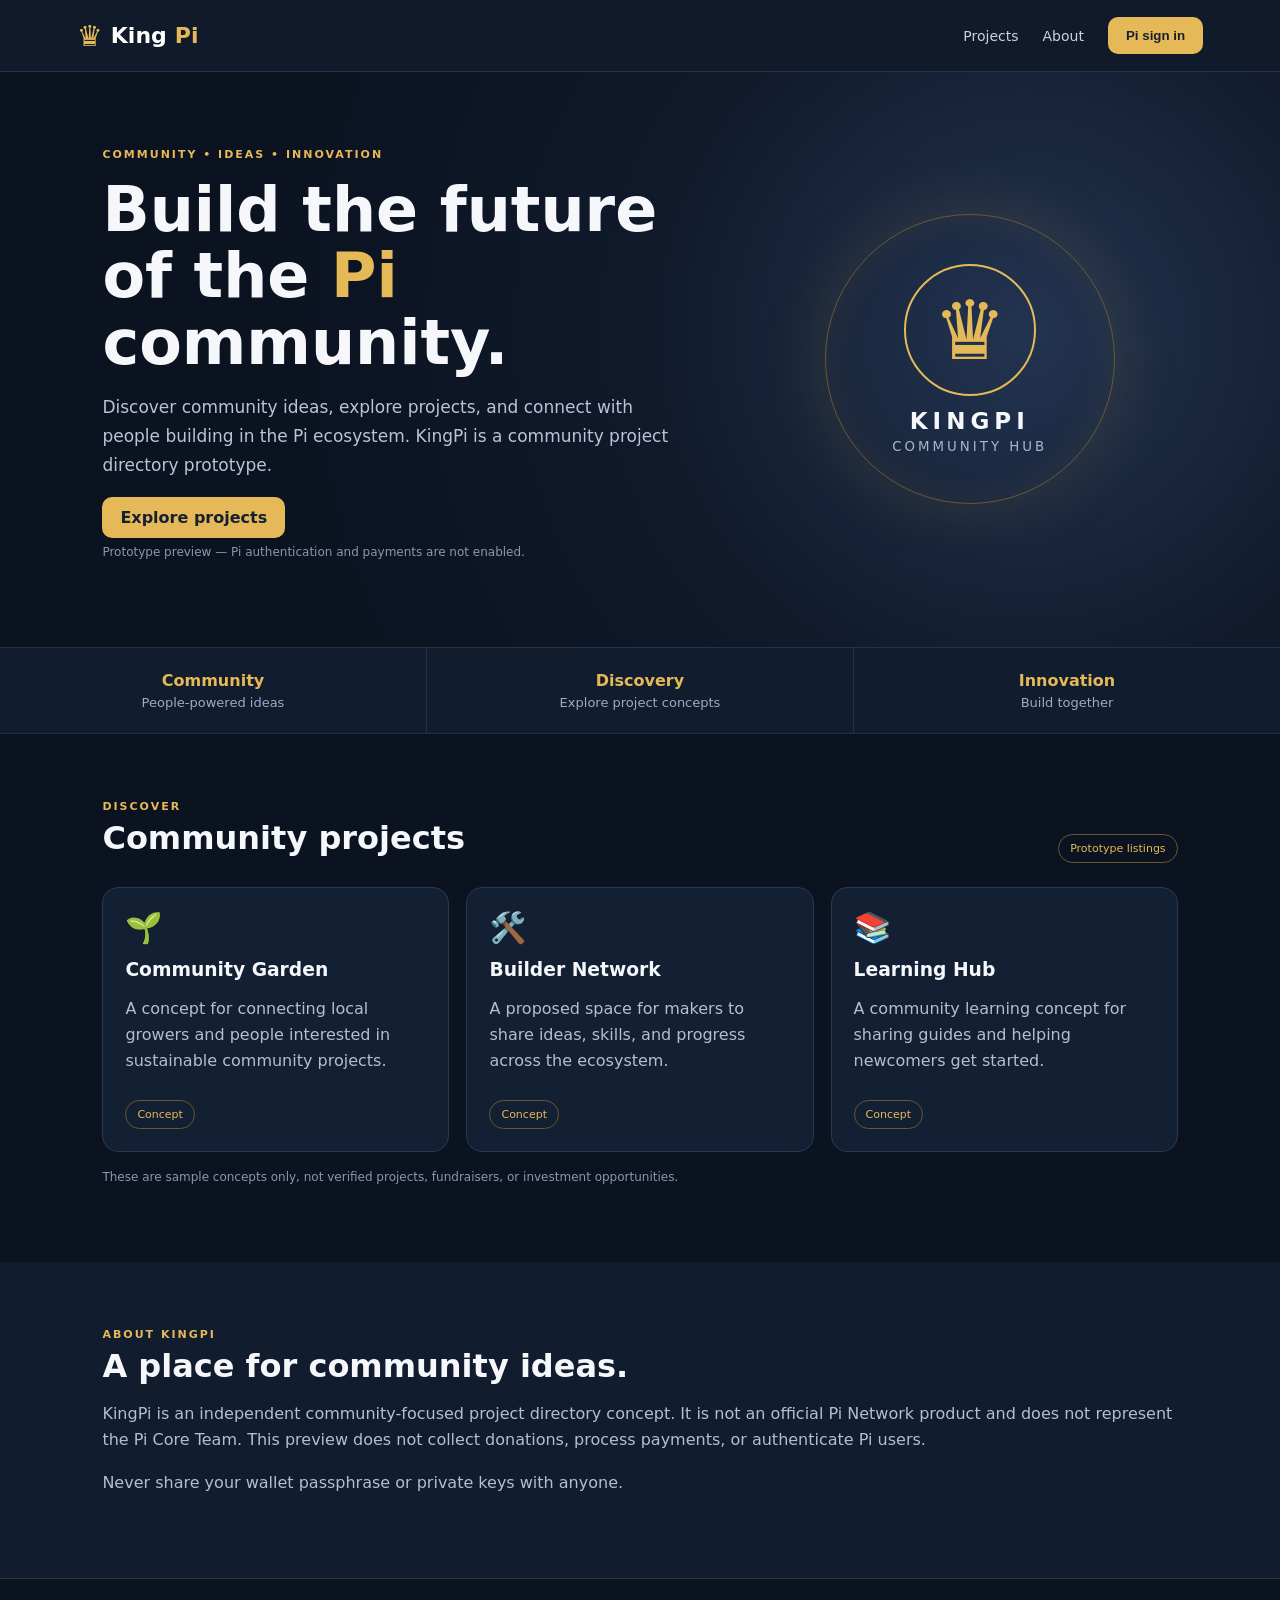
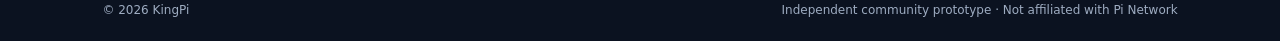
==== index.html @ 5dd14b70 "Add root index.html for Vercel deployment" ====
<!doctype html>
<html lang="en">
<head>
  <meta charset="utf-8">
  <meta name="viewport" content="width=device-width, initial-scale=1">
  <meta name="description" content="KingPi — a community-focused directory for ideas and projects in the Pi ecosystem.">
  <title>KingPi — Pi Community Projects</title>
  <link rel="stylesheet" href="/styles.css">
</head>
<body>
  <header class="topbar">
    <a class="brand" href="/" aria-label="KingPi home"><span class="crown">♛</span> King<span class="gold">Pi</span></a>
    <nav aria-label="Main navigation">
      <a href="#projects">Projects</a>
      <a href="#about">About</a>
      <button class="small-btn" id="loginBtn" type="button">Pi sign in</button>
    </nav>
  </header>

  <main>
    <section class="hero">
      <div>
        <div class="eyebrow">COMMUNITY • IDEAS • INNOVATION</div>
        <h1>Build the future of the <span class="gold">Pi</span> community.</h1>
        <p class="lead">Discover community ideas, explore projects, and connect with people building in the Pi ecosystem. KingPi is a community project directory prototype.</p>
        <a class="primary-btn" href="#projects">Explore projects</a>
        <p class="notice">Prototype preview — Pi authentication and payments are not enabled.</p>
      </div>
      <div class="hero-mark" aria-label="KingPi emblem">
        <div class="ring">♛</div>
        <span>KINGPI</span>
        <small>COMMUNITY HUB</small>
      </div>
    </section>

    <section class="stats" aria-label="KingPi values">
      <div><strong>Community</strong><span>People-powered ideas</span></div>
      <div><strong>Discovery</strong><span>Explore project concepts</span></div>
      <div><strong>Innovation</strong><span>Build together</span></div>
    </section>

    <section class="section" id="projects">
      <div class="section-head">
        <div><div class="eyebrow">DISCOVER</div><h2>Community projects</h2></div>
        <span class="tag">Prototype listings</span>
      </div>
      <div class="cards">
        <article class="project-card">
          <div class="project-icon">🌱</div>
          <h3>Community Garden</h3>
          <p>A concept for connecting local growers and people interested in sustainable community projects.</p>
          <span class="status">Concept</span>
        </article>
        <article class="project-card">
          <div class="project-icon">🛠️</div>
          <h3>Builder Network</h3>
          <p>A proposed space for makers to share ideas, skills, and progress across the ecosystem.</p>
          <span class="status">Concept</span>
        </article>
        <article class="project-card">
          <div class="project-icon">📚</div>
          <h3>Learning Hub</h3>
          <p>A community learning concept for sharing guides and helping newcomers get started.</p>
          <span class="status">Concept</span>
        </article>
      </div>
      <p class="notice">These are sample concepts only, not verified projects, fundraisers, or investment opportunities.</p>
    </section>

    <section class="about" id="about">
      <div class="eyebrow">ABOUT KINGPI</div>
      <h2>A place for community ideas.</h2>
      <p>KingPi is an independent community-focused project directory concept. It is not an official Pi Network product and does not represent the Pi Core Team. This preview does not collect donations, process payments, or authenticate Pi users.</p>
      <p>Never share your wallet passphrase or private keys with anyone.</p>
    </section>
  </main>

  <footer><span>© <span id="year"></span> KingPi</span><span>Independent community prototype · Not affiliated with Pi Network</span></footer>
  <div class="toast" id="message" role="status" aria-live="polite"></div>
  <script src="/app.js"></script>
  <script>document.getElementById('year').textContent = new Date().getFullYear();</script>
</body>
</html>
---- styles.css ----
*{box-sizing:border-box}html{scroll-behavior:smooth}body{margin:0;background:#0b1220;color:#f5f7fb;font-family:Inter,system-ui,-apple-system,Segoe UI,Arial,sans-serif}.topbar{min-height:72px;padding:12px clamp(18px,6vw,80px);display:flex;align-items:center;justify-content:space-between;border-bottom:1px solid #263248;background:#101a2b}.brand{display:flex;gap:8px;align-items:center;text-decoration:none;color:#fff;font-size:22px;font-weight:850}.crown{color:#e5b957;font-size:29px}.gold{color:#e5b957}.topbar nav{display:flex;align-items:center;gap:24px}.topbar nav a{color:#c9d2e2;text-decoration:none;font-size:14px}.small-btn,.primary-btn{border:0;border-radius:10px;background:#e5b957;color:#172033;font-weight:800;padding:11px 18px;cursor:pointer;text-decoration:none}.hero{padding:76px clamp(20px,8vw,110px);display:grid;grid-template-columns:1.2fr .8fr;gap:36px;align-items:center;background:radial-gradient(circle at 80% 45%,#233451 0,#101a2b 35%,#0b1220 72%)}.eyebrow{color:#e5b957;letter-spacing:2px;font-size:11px;font-weight:800}.hero h1{font-size:clamp(38px,5vw,62px);line-height:1.07;margin:16px 0}.lead{color:#b8c4d7;max-width:570px;font-size:17px;line-height:1.7;margin-bottom:28px}.hero-mark{width:min(290px,72vw);height:290px;border:1px solid #6b5b35;border-radius:50%;margin:auto;display:flex;flex-direction:column;align-items:center;justify-content:center;box-shadow:0 0 70px #d8aa3922,inset 0 0 40px #d8aa3915}.ring{width:132px;height:132px;border:2px solid #e5b957;border-radius:50%;display:grid;place-items:center;color:#e5b957;font-size:82px}.hero-mark span{font-size:23px;font-weight:900;letter-spacing:5px;margin-top:12px}.hero-mark small{color:#aab6c9;letter-spacing:3px;margin-top:5px}.stats{display:grid;grid-template-columns:repeat(3,1fr);gap:1px;background:#263248;border-block:1px solid #263248}.stats div{background:#111c2e;padding:23px;text-align:center}.stats strong,.stats span{display:block}.stats strong{color:#e5b957}.stats span{color:#9eacc1;font-size:13px;margin-top:5px}.section,.about{padding:66px clamp(20px,8vw,110px)}.section-head{display:flex;justify-content:space-between;align-items:end;margin-bottom:24px}.section h2,.about h2{font-size:32px;margin:6px 0}.cards{display:grid;grid-template-columns:repeat(3,1fr);gap:17px}.project-card{background:#131f32;border:1px solid #2a3951;border-radius:16px;padding:22px;min-height:215px}.project-icon{font-size:30px}.project-card h3{margin:14px 0 8px}.project-card p,.about p{color:#b3bfd1;line-height:1.65}.status,.tag{display:inline-block;font-size:11px;color:#e5b957;border:1px solid #69572e;border-radius:30px;padding:7px 11px;margin-top:9px}.notice{font-size:12px;color:#8998ae;margin-top:18px}.about{background:#111c2e}.about p:last-child{max-width:850px}footer{padding:24px clamp(20px,8vw,110px);display:flex;justify-content:space-between;color:#9eacc1;font-size:12px;border-top:1px solid #263248}.toast{position:fixed;bottom:20px;left:50%;transform:translateX(-50%);background:#e5b957;color:#172033;padding:12px 18px;border-radius:10px;font-size:13px;font-weight:700;opacity:0;pointer-events:none;transition:opacity .2s}.toast.show{opacity:1}@media(max-width:700px){.topbar{padding:12px 16px}.topbar nav{gap:12px}.topbar nav a{display:none}.hero{grid-template-columns:1fr;padding-top:48px;text-align:center}.lead{margin-inline:auto}.hero-mark{width:220px;height:220px}.ring{width:100px;height:100px;font-size:62px}.cards{grid-template-columns:1fr}.stats{grid-template-columns:1fr}.section-head{align-items:start;gap:10px;flex-direction:column}footer{gap:10px;flex-direction:column}}
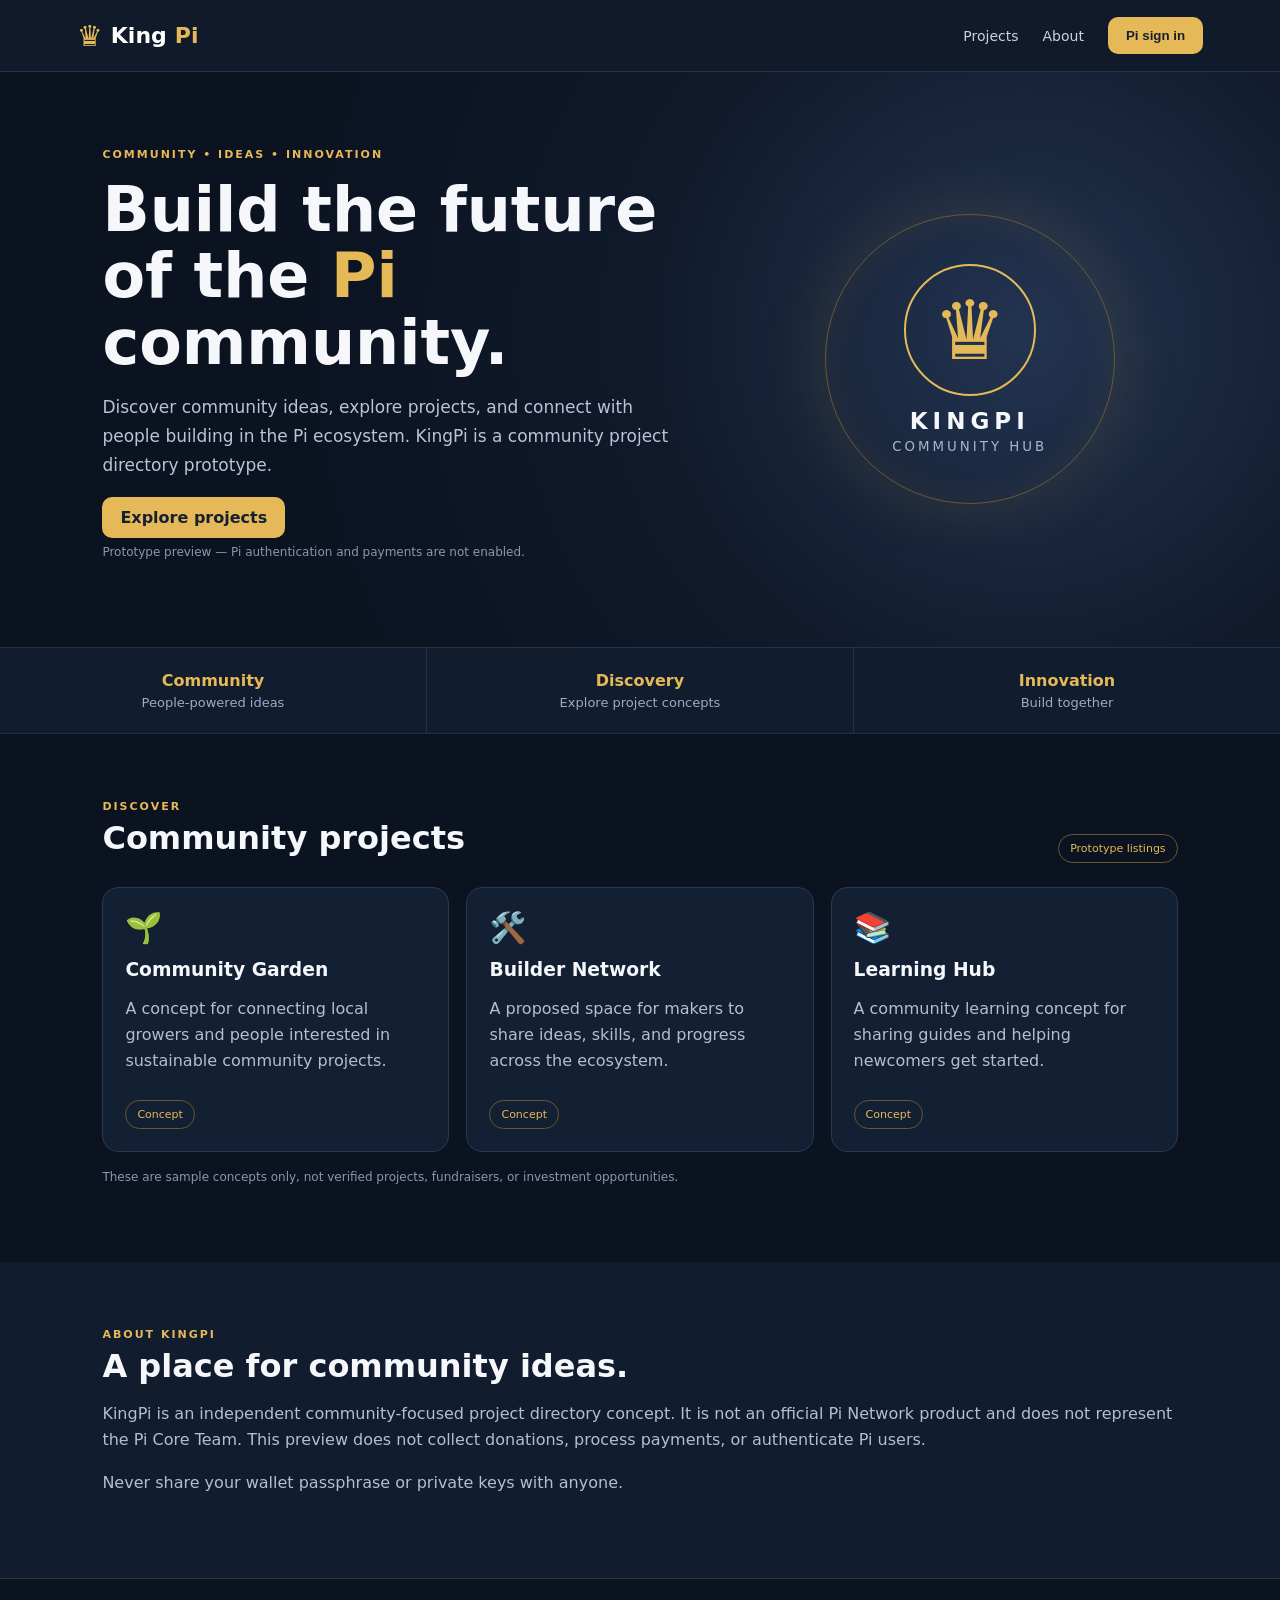
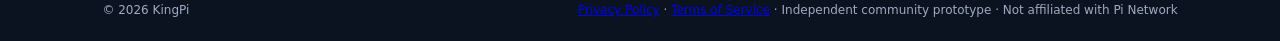
==== commit 3997941e: "Link privacy policy and terms from homepage" ====
--- a/index.html
+++ b/index.html
@@ -75,7 +75,7 @@
     </section>
   </main>
 
-  <footer><span>© <span id="year"></span> KingPi</span><span>Independent community prototype · Not affiliated with Pi Network</span></footer>
+  <footer><span>© <span id="year"></span> KingPi</span><span><a href="/privacy.html">Privacy Policy</a> · <a href="/terms.html">Terms of Service</a> · Independent community prototype · Not affiliated with Pi Network</span></footer>
   <div class="toast" id="message" role="status" aria-live="polite"></div>
   <script src="/app.js"></script>
   <script>document.getElementById('year').textContent = new Date().getFullYear();</script>
